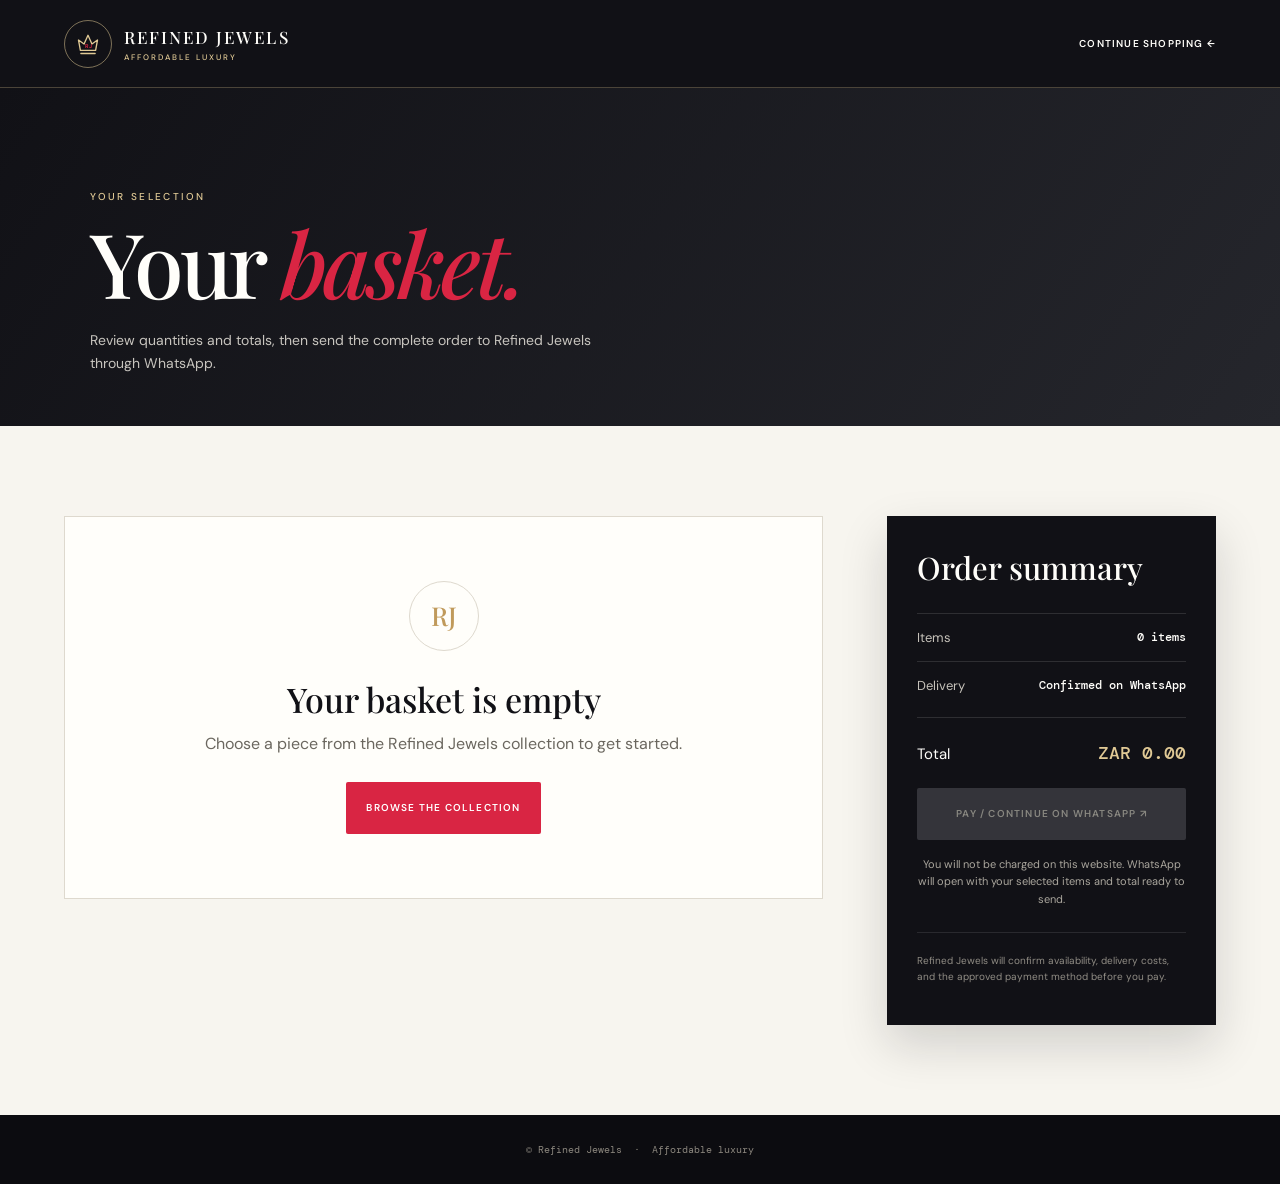
==== basket.html @ 1330e818 "Add shopping basket and WhatsApp checkout" ====
<!doctype html>
<html lang="en">
<head>
  <meta charset="utf-8" />
  <meta name="viewport" content="width=device-width, initial-scale=1" />
  <meta name="theme-color" content="#111116" />
  <meta name="description" content="Review your Refined Jewels basket and send your order through WhatsApp." />
  <title>Your Basket | Refined Jewels</title>
  <style>
    @import url('https://fonts.googleapis.com/css2?family=DM+Mono:wght@400;500&family=DM+Sans:wght@400;500;600&family=Playfair+Display:ital,wght@0,500;0,600;1,500&display=swap');

    :root {
      --ink: #111116;
      --ink-soft: #1c1d23;
      --paper: #f7f5ef;
      --pearl: #fffefa;
      --ruby: #d92543;
      --ruby-dark: #b91d36;
      --gold: #c09a5b;
      --gold-light: #e0c995;
      --line: #ded9ce;
      --muted: #6b675f;
    }

    * { box-sizing: border-box; }
    body { margin: 0; background: var(--paper); color: var(--ink); font-family: 'DM Sans', sans-serif; }
    a, button { -webkit-tap-highlight-color: transparent; }
    :focus-visible { outline: 3px solid var(--gold-light); outline-offset: 3px; }

    .basket-header {
      min-height: 88px;
      padding: 12px clamp(20px, 5vw, 76px);
      display: flex;
      align-items: center;
      justify-content: space-between;
      gap: 24px;
      background: var(--ink);
      border-bottom: 1px solid rgba(224,201,149,.28);
    }

    .brand { display: inline-flex; align-items: center; gap: 12px; color: var(--pearl); text-decoration: none; }
    .brand-mark { width: 48px; height: 48px; display: grid; place-items: center; color: var(--gold-light); border: 1px solid rgba(224,201,149,.52); border-radius: 50%; }
    .brand-mark svg { width: 38px; height: 38px; }
    .brand-mark path { fill: none; stroke: currentColor; stroke-width: 1.7; stroke-linecap: round; stroke-linejoin: round; }
    .brand-mark text { fill: var(--ruby); font: 700 7px 'DM Sans', sans-serif; }
    .brand-copy { display: flex; flex-direction: column; gap: 4px; }
    .brand-copy strong { font: 500 17px 'Playfair Display', serif; letter-spacing: .12em; }
    .brand-copy small { color: var(--gold-light); font: 500 8px 'DM Sans', sans-serif; letter-spacing: .25em; }

    .continue-link { color: var(--pearl); text-decoration: none; font: 600 10px 'DM Sans', sans-serif; letter-spacing: .12em; text-transform: uppercase; }
    .continue-link:hover { color: var(--gold-light); }

    .basket-hero {
      padding: clamp(62px, 8vw, 108px) clamp(20px, 7vw, 104px) 50px;
      background: linear-gradient(125deg, var(--ink), #25262c);
      color: var(--pearl);
    }

    .eyebrow { margin: 0 0 16px; color: var(--gold-light); font: 500 10px 'DM Sans', sans-serif; letter-spacing: .23em; }
    .basket-hero h1 { margin: 0; font: 500 clamp(48px, 7vw, 90px)/.95 'Playfair Display', serif; letter-spacing: -.045em; }
    .basket-hero h1 em { color: var(--ruby); font-weight: inherit; }
    .basket-hero p:last-child { max-width: 540px; margin: 24px 0 0; color: #c8c5bf; font-size: 14px; line-height: 1.7; }

    .basket-layout {
      max-width: 1280px;
      margin: 0 auto;
      padding: clamp(44px, 7vw, 90px) clamp(20px, 5vw, 64px);
      display: grid;
      grid-template-columns: minmax(0, 1.5fr) minmax(310px, .65fr);
      gap: clamp(30px, 5vw, 70px);
      align-items: start;
    }

    .basket-list { display: grid; gap: 16px; }

    .basket-item {
      padding: 16px;
      display: grid;
      grid-template-columns: 132px minmax(0, 1fr) auto;
      gap: 22px;
      align-items: center;
      background: var(--pearl);
      border: 1px solid var(--line);
      box-shadow: 0 13px 34px rgba(17,17,22,.055);
    }

    .basket-item img { width: 132px; height: 132px; object-fit: cover; background: #eee9df; }
    .item-copy h2 { margin: 0 0 10px; font: 500 23px/1.15 'Playfair Display', serif; }
    .unit-price { margin: 0 0 20px; color: var(--ruby-dark); font: 500 11px 'DM Mono', monospace; }

    .quantity-control { display: inline-flex; align-items: center; border: 1px solid var(--line); }
    .quantity-control button { width: 38px; height: 36px; padding: 0; color: var(--ink); background: transparent; border: 0; cursor: pointer; font-size: 20px; }
    .quantity-control button:hover { color: white; background: var(--ruby); }
    .quantity-control output { min-width: 38px; text-align: center; font: 600 12px 'DM Mono', monospace; }

    .item-end { align-self: stretch; display: flex; flex-direction: column; align-items: flex-end; justify-content: space-between; gap: 25px; }
    .line-total { color: var(--ink); font: 600 12px 'DM Mono', monospace; white-space: nowrap; }
    .remove-item { padding: 0; color: var(--muted); background: transparent; border: 0; border-bottom: 1px solid currentColor; cursor: pointer; font: 500 9px 'DM Sans', sans-serif; letter-spacing: .1em; text-transform: uppercase; }
    .remove-item:hover { color: var(--ruby); }

    .empty-basket { padding: 64px 28px; text-align: center; background: var(--pearl); border: 1px solid var(--line); }
    .empty-basket .empty-mark { width: 70px; height: 70px; margin: 0 auto 25px; display: grid; place-items: center; color: var(--gold); border: 1px solid var(--line); border-radius: 50%; font: 500 26px 'Playfair Display', serif; }
    .empty-basket h2 { margin: 0 0 11px; font: 500 34px 'Playfair Display', serif; }
    .empty-basket p { margin: 0 0 28px; color: var(--muted); }

    .summary {
      position: sticky;
      top: 24px;
      padding: 30px;
      background: var(--ink);
      color: var(--pearl);
      box-shadow: 0 20px 45px rgba(17,17,22,.16);
    }

    .summary h2 { margin: 0 0 25px; font: 500 31px 'Playfair Display', serif; }
    .summary-row { padding: 15px 0; display: flex; justify-content: space-between; gap: 20px; border-top: 1px solid rgba(255,255,255,.12); color: #c6c2ba; font-size: 13px; }
    .summary-row strong { color: var(--pearl); font: 500 12px 'DM Mono', monospace; }
    .summary-row.total { margin-top: 8px; padding: 23px 0; align-items: baseline; color: var(--pearl); font-size: 15px; }
    .summary-row.total strong { color: var(--gold-light); font-size: 18px; }

    .checkout-button, .shop-button {
      width: 100%;
      min-height: 52px;
      padding: 15px 20px;
      display: inline-flex;
      justify-content: center;
      align-items: center;
      color: white;
      background: var(--ruby);
      border: 0;
      border-radius: 2px;
      cursor: pointer;
      text-decoration: none;
      font: 600 10px 'DM Sans', sans-serif;
      letter-spacing: .12em;
      text-transform: uppercase;
      transition: background .2s ease, transform .2s ease;
    }

    .checkout-button:hover, .shop-button:hover { background: var(--ruby-dark); transform: translateY(-2px); }
    .checkout-button:disabled { color: #888780; background: #34343a; cursor: not-allowed; transform: none; }
    .shop-button { width: auto; min-width: 190px; }
    .checkout-note { margin: 16px 0 0; color: #aaa69d; font-size: 11px; line-height: 1.6; text-align: center; }
    .secure-note { margin-top: 24px; padding-top: 20px; border-top: 1px solid rgba(255,255,255,.1); color: #918d85; font-size: 10px; line-height: 1.6; }

    footer { padding: 28px; color: #8d887f; background: #0c0c10; text-align: center; font: 400 10px 'DM Mono', monospace; }

    @media (max-width: 820px) {
      .basket-layout { grid-template-columns: 1fr; }
      .summary { position: static; }
    }

    @media (max-width: 580px) {
      .basket-header { min-height: 76px; padding: 10px 16px; }
      .brand-mark { width: 42px; height: 42px; }
      .brand-mark svg { width: 33px; height: 33px; }
      .brand-copy strong { font-size: 13px; }
      .brand-copy small { font-size: 7px; }
      .continue-link span { display: none; }
      .continue-link { font-size: 18px; }
      .basket-hero { padding-left: 20px; padding-right: 20px; }
      .basket-item { grid-template-columns: 92px minmax(0,1fr); gap: 15px; }
      .basket-item img { width: 92px; height: 104px; }
      .item-copy h2 { font-size: 19px; }
      .item-end { grid-column: 1 / -1; flex-direction: row-reverse; align-items: center; }
      .summary { padding: 25px 20px; }
    }
  </style>
</head>
<body>
  <header class="basket-header">
    <a class="brand" href="index.html" aria-label="Refined Jewels home">
      <span class="brand-mark" aria-hidden="true">
        <svg viewBox="0 0 48 48">
          <path d="M12 19l7 5 5-11 5 11 7-5-2.4 13H14.4L12 19Z" />
          <path d="M15 36h18" />
          <text x="24" y="29" text-anchor="middle">RJ</text>
        </svg>
      </span>
      <span class="brand-copy"><strong>REFINED JEWELS</strong><small>AFFORDABLE LUXURY</small></span>
    </a>
    <a class="continue-link" href="index.html#catalog" aria-label="Continue shopping"><span>Continue shopping</span> &larr;</a>
  </header>

  <main>
    <section class="basket-hero" aria-labelledby="basket-title">
      <p class="eyebrow">YOUR SELECTION</p>
      <h1 id="basket-title">Your <em>basket.</em></h1>
      <p>Review quantities and totals, then send the complete order to Refined Jewels through WhatsApp.</p>
    </section>

    <div class="basket-layout">
      <section aria-label="Basket items">
        <div class="basket-list" id="basket-list"></div>
        <div class="empty-basket" id="empty-basket" hidden>
          <div class="empty-mark" aria-hidden="true">RJ</div>
          <h2>Your basket is empty</h2>
          <p>Choose a piece from the Refined Jewels collection to get started.</p>
          <a class="shop-button" href="index.html#catalog">Browse the collection</a>
        </div>
      </section>

      <aside class="summary" aria-labelledby="summary-title">
        <h2 id="summary-title">Order summary</h2>
        <div class="summary-row"><span>Items</span><strong id="item-count">0</strong></div>
        <div class="summary-row"><span>Delivery</span><strong>Confirmed on WhatsApp</strong></div>
        <div class="summary-row total"><span>Total</span><strong id="basket-total">ZAR 0.00</strong></div>
        <button class="checkout-button" id="checkout-button" type="button" disabled>Pay / continue on WhatsApp ↗</button>
        <p class="checkout-note">You will not be charged on this website. WhatsApp will open with your selected items and total ready to send.</p>
        <p class="secure-note">Refined Jewels will confirm availability, delivery costs, and the approved payment method before you pay.</p>
      </aside>
    </div>
  </main>

  <footer>© Refined Jewels &nbsp;·&nbsp; Affordable luxury</footer>

  <script>
    const basketStorageKey = 'refinedJewelsBasket';
    const whatsappNumber = '151810350284989';
    const basketList = document.getElementById('basket-list');
    const emptyBasket = document.getElementById('empty-basket');
    const itemCount = document.getElementById('item-count');
    const basketTotal = document.getElementById('basket-total');
    const checkoutButton = document.getElementById('checkout-button');

    const formatPrice = (value) => `ZAR ${Number(value).toFixed(2)}`;

    const readBasket = () => {
      try {
        const saved = JSON.parse(localStorage.getItem(basketStorageKey) || '[]');
        return Array.isArray(saved) ? saved : [];
      } catch {
        return [];
      }
    };

    const writeBasket = (basket) => {
      localStorage.setItem(basketStorageKey, JSON.stringify(basket));
      renderBasket();
    };

    const makeButton = (label, className, onClick) => {
      const button = document.createElement('button');
      button.type = 'button';
      button.className = className;
      button.textContent = label;
      button.setAttribute('aria-label', label);
      button.addEventListener('click', onClick);
      return button;
    };

    const changeQuantity = (id, difference) => {
      const basket = readBasket();
      const item = basket.find((entry) => entry.id === id);
      if (!item) return;
      item.quantity = Math.max(0, Number(item.quantity) + difference);
      writeBasket(basket.filter((entry) => entry.quantity > 0));
    };

    const removeItem = (id) => {
      writeBasket(readBasket().filter((item) => item.id !== id));
    };

    const renderBasket = () => {
      const basket = readBasket().filter((item) => item && item.id && Number(item.quantity) > 0);
      basketList.replaceChildren();

      basket.forEach((item) => {
        const article = document.createElement('article');
        article.className = 'basket-item';

        const image = document.createElement('img');
        image.src = item.image;
        image.alt = item.title;

        const copy = document.createElement('div');
        copy.className = 'item-copy';
        const heading = document.createElement('h2');
        heading.textContent = item.title;
        const price = document.createElement('p');
        price.className = 'unit-price';
        price.textContent = `${formatPrice(item.price)} each`;

        const quantity = document.createElement('div');
        quantity.className = 'quantity-control';
        quantity.setAttribute('aria-label', `Quantity for ${item.title}`);
        const decrease = makeButton('−', '', () => changeQuantity(item.id, -1));
        decrease.setAttribute('aria-label', `Decrease ${item.title} quantity`);
        const quantityOutput = document.createElement('output');
        quantityOutput.value = String(item.quantity);
        quantityOutput.textContent = String(item.quantity);
        quantityOutput.setAttribute('aria-label', `Quantity ${item.quantity}`);
        const increase = makeButton('+', '', () => changeQuantity(item.id, 1));
        increase.setAttribute('aria-label', `Increase ${item.title} quantity`);
        quantity.append(decrease, quantityOutput, increase);
        copy.append(heading, price, quantity);

        const itemEnd = document.createElement('div');
        itemEnd.className = 'item-end';
        const lineTotal = document.createElement('strong');
        lineTotal.className = 'line-total';
        lineTotal.textContent = formatPrice(Number(item.price) * Number(item.quantity));
        const remove = makeButton('Remove', 'remove-item', () => removeItem(item.id));
        remove.setAttribute('aria-label', `Remove ${item.title} from basket`);
        itemEnd.append(lineTotal, remove);

        article.append(image, copy, itemEnd);
        basketList.appendChild(article);
      });

      const quantity = basket.reduce((sum, item) => sum + Number(item.quantity), 0);
      const total = basket.reduce((sum, item) => sum + Number(item.price) * Number(item.quantity), 0);
      itemCount.textContent = `${quantity} item${quantity === 1 ? '' : 's'}`;
      basketTotal.textContent = formatPrice(total);
      emptyBasket.hidden = basket.length > 0;
      basketList.hidden = basket.length === 0;
      checkoutButton.disabled = basket.length === 0;
    };

    checkoutButton.addEventListener('click', () => {
      const basket = readBasket().filter((item) => Number(item.quantity) > 0);
      if (!basket.length) return;

      const lines = basket.map((item, index) => {
        const lineTotal = Number(item.price) * Number(item.quantity);
        return `${index + 1}. ${item.title} × ${item.quantity} — ${formatPrice(lineTotal)}`;
      });
      const total = basket.reduce((sum, item) => sum + Number(item.price) * Number(item.quantity), 0);
      const message = [
        'Hello Refined Jewels, I would like to order:',
        '',
        ...lines,
        '',
        `Order total: ${formatPrice(total)}`,
        '',
        'Please confirm availability, delivery costs, and payment details.'
      ].join('\n');

      window.location.href = `https://wa.me/${whatsappNumber}?text=${encodeURIComponent(message)}`;
    });

    renderBasket();
    window.addEventListener('storage', renderBasket);
  </script>
</body>
</html>
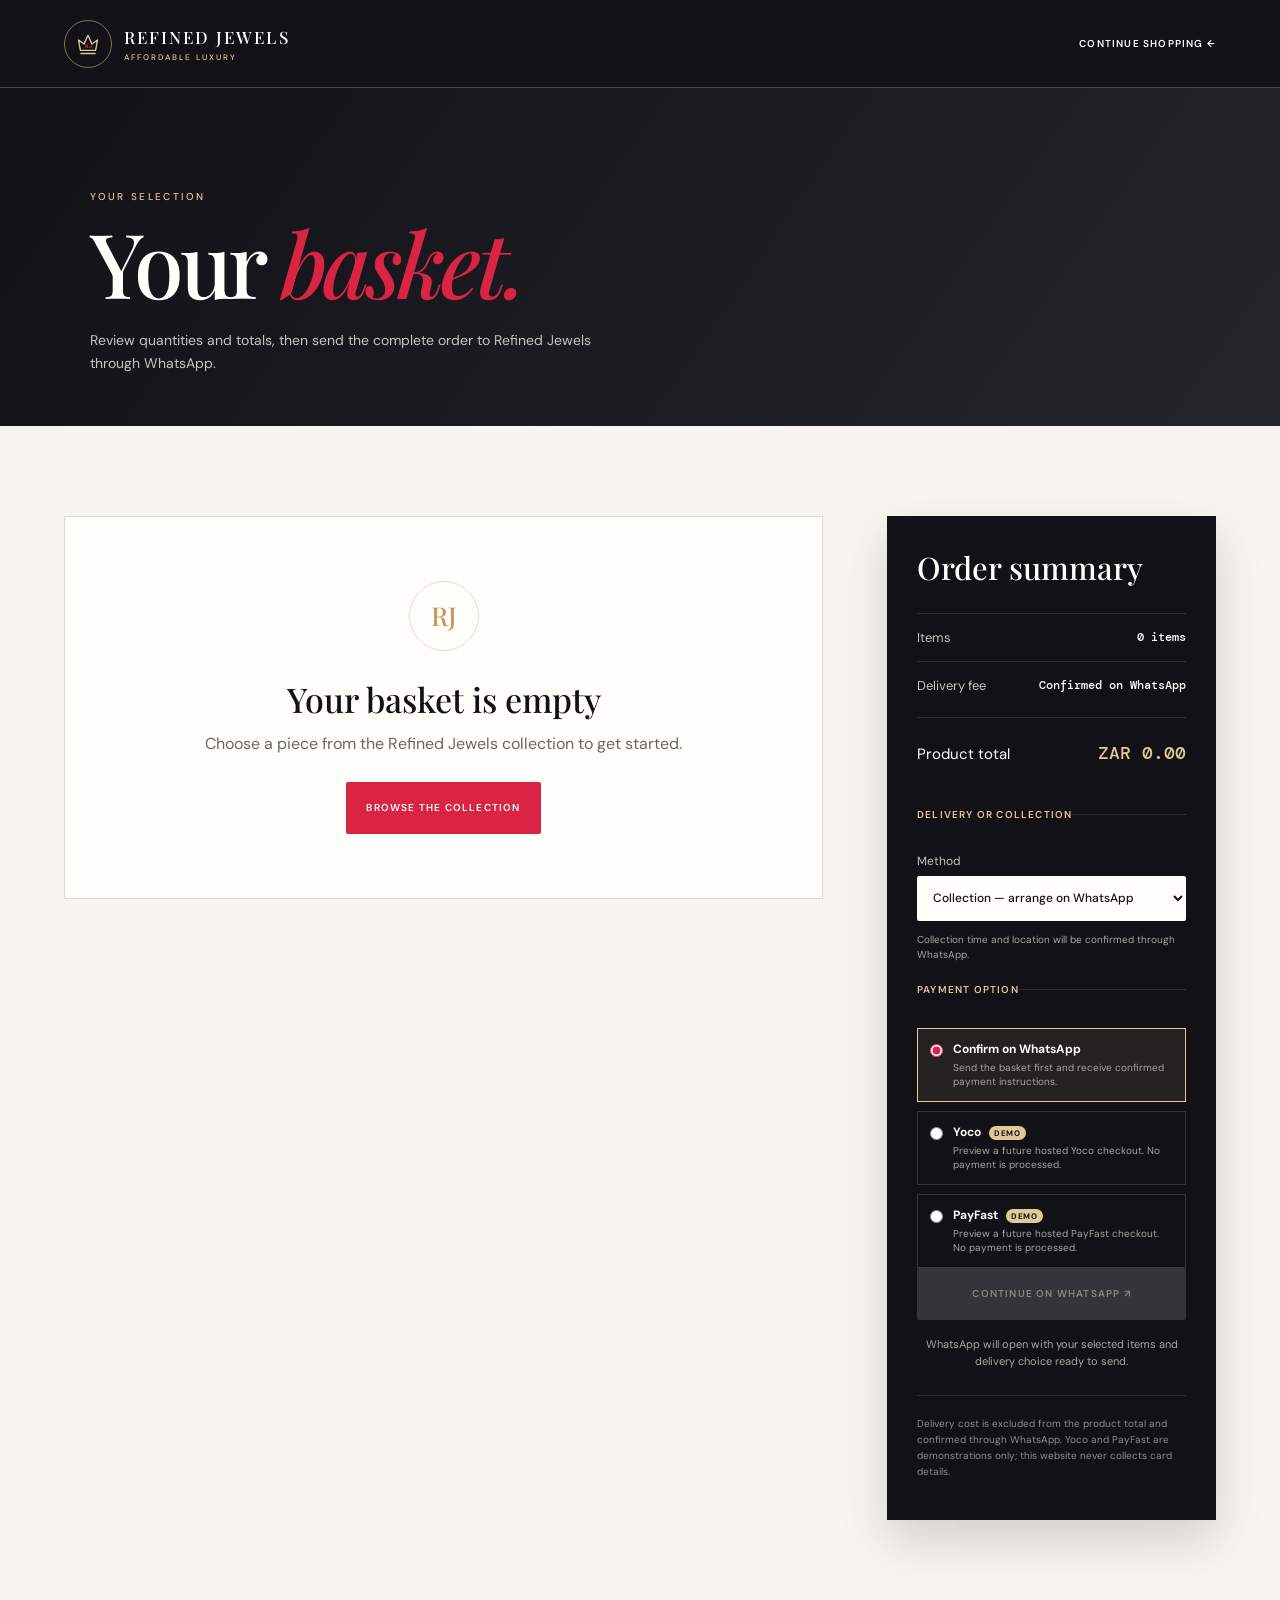
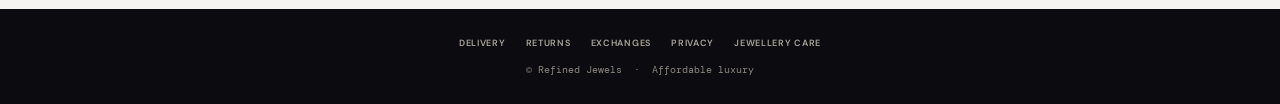
==== commit bb42286f: "Add checkout, catalogue filters, and customer policies" ====
--- a/basket.html
+++ b/basket.html
@@ -4,7 +4,9 @@
   <meta charset="utf-8" />
   <meta name="viewport" content="width=device-width, initial-scale=1" />
   <meta name="theme-color" content="#111116" />
-  <meta name="description" content="Review your Refined Jewels basket and send your order through WhatsApp." />
+  <meta name="description" content="Review your Refined Jewels basket, choose delivery or collection, and continue securely through WhatsApp, Yoco or PayFast." />
+  <meta name="robots" content="noindex, follow" />
+  <link rel="icon" href="assets/favicon.svg" type="image/svg+xml" />
   <title>Your Basket | Refined Jewels</title>
   <style>
     @import url('https://fonts.googleapis.com/css2?family=DM+Mono:wght@400;500&family=DM+Sans:wght@400;500;600&family=Playfair+Display:ital,wght@0,500;0,600;1,500&display=swap');
@@ -86,6 +88,7 @@
 
     .basket-item img { width: 132px; height: 132px; object-fit: cover; background: #eee9df; }
     .item-copy h2 { margin: 0 0 10px; font: 500 23px/1.15 'Playfair Display', serif; }
+    .item-option { margin: -3px 0 10px; color: var(--muted); font-size: 12px; }
     .unit-price { margin: 0 0 20px; color: var(--ruby-dark); font: 500 11px 'DM Mono', monospace; }
 
     .quantity-control { display: inline-flex; align-items: center; border: 1px solid var(--line); }
@@ -117,6 +120,19 @@
     .summary-row strong { color: var(--pearl); font: 500 12px 'DM Mono', monospace; }
     .summary-row.total { margin-top: 8px; padding: 23px 0; align-items: baseline; color: var(--pearl); font-size: 15px; }
     .summary-row.total strong { color: var(--gold-light); font-size: 18px; }
+
+    .checkout-fieldset { margin: 20px 0 0; padding: 18px 0 0; border: 0; border-top: 1px solid rgba(255,255,255,.12); }
+    .checkout-fieldset legend { padding: 0; color: var(--gold-light); font: 600 10px 'DM Sans', sans-serif; letter-spacing: .12em; text-transform: uppercase; }
+    .field-label { display: block; margin: 14px 0 7px; color: #c6c2ba; font-size: 12px; }
+    .checkout-fieldset select { width: 100%; min-height: 45px; padding: 10px 34px 10px 12px; color: var(--ink); background: var(--pearl); border: 0; border-radius: 2px; font: 500 12px 'DM Sans', sans-serif; }
+    .delivery-help { margin: 11px 0 0; color: #aaa69d; font-size: 10px; line-height: 1.55; }
+    .payment-options { display: grid; gap: 9px; margin-top: 14px; }
+    .payment-option { padding: 12px; display: grid; grid-template-columns: auto 1fr; gap: 10px; align-items: start; border: 1px solid rgba(255,255,255,.16); cursor: pointer; }
+    .payment-option:has(input:checked) { border-color: var(--gold-light); background: rgba(224,201,149,.09); }
+    .payment-option input { margin: 3px 0 0; accent-color: var(--ruby); }
+    .payment-option strong { display: block; color: var(--pearl); font-size: 12px; }
+    .payment-option small { display: block; margin-top: 4px; color: #aaa69d; font-size: 10px; line-height: 1.4; }
+    .demo-badge { margin-left: 5px; padding: 2px 5px; color: var(--ink); background: var(--gold-light); border-radius: 999px; font-size: 8px; letter-spacing: .08em; text-transform: uppercase; }
 
     .checkout-button, .shop-button {
       width: 100%;
@@ -144,6 +160,9 @@
     .secure-note { margin-top: 24px; padding-top: 20px; border-top: 1px solid rgba(255,255,255,.1); color: #918d85; font-size: 10px; line-height: 1.6; }
 
     footer { padding: 28px; color: #8d887f; background: #0c0c10; text-align: center; font: 400 10px 'DM Mono', monospace; }
+    .footer-policy-links { margin-bottom: 14px; display: flex; flex-wrap: wrap; justify-content: center; gap: 10px 20px; }
+    .footer-policy-links a { color: #aaa59b; text-decoration: none; font: 600 9px 'DM Sans', sans-serif; letter-spacing: .08em; text-transform: uppercase; }
+    .footer-policy-links a:hover { color: var(--gold-light); }
 
     @media (max-width: 820px) {
       .basket-layout { grid-template-columns: 1fr; }
@@ -203,25 +222,67 @@
       <aside class="summary" aria-labelledby="summary-title">
         <h2 id="summary-title">Order summary</h2>
         <div class="summary-row"><span>Items</span><strong id="item-count">0</strong></div>
-        <div class="summary-row"><span>Delivery</span><strong>Confirmed on WhatsApp</strong></div>
-        <div class="summary-row total"><span>Total</span><strong id="basket-total">ZAR 0.00</strong></div>
-        <button class="checkout-button" id="checkout-button" type="button" disabled>Pay / continue on WhatsApp ↗</button>
-        <p class="checkout-note">You will not be charged on this website. WhatsApp will open with your selected items and total ready to send.</p>
-        <p class="secure-note">Refined Jewels will confirm availability, delivery costs, and the approved payment method before you pay.</p>
+        <div class="summary-row"><span>Delivery fee</span><strong>Confirmed on WhatsApp</strong></div>
+        <div class="summary-row total"><span>Product total</span><strong id="basket-total">ZAR 0.00</strong></div>
+
+        <fieldset class="checkout-fieldset">
+          <legend>Delivery or collection</legend>
+          <label class="field-label" for="delivery-method">Method</label>
+          <select id="delivery-method">
+            <option value="collection">Collection — arrange on WhatsApp</option>
+            <option value="local">Local delivery — estimated 1–3 business days</option>
+            <option value="courier">Nationwide courier — estimated 3–7 business days</option>
+          </select>
+          <div id="delivery-area-wrap">
+            <label class="field-label" for="delivery-area">Delivery area</label>
+            <select id="delivery-area">
+              <option value="Gauteng">Gauteng</option>
+              <option value="Eastern Cape">Eastern Cape</option>
+              <option value="Free State">Free State</option>
+              <option value="KwaZulu-Natal">KwaZulu-Natal</option>
+              <option value="Limpopo">Limpopo</option>
+              <option value="Mpumalanga">Mpumalanga</option>
+              <option value="North West">North West</option>
+              <option value="Northern Cape">Northern Cape</option>
+              <option value="Western Cape">Western Cape</option>
+            </select>
+          </div>
+          <p class="delivery-help" id="delivery-help">Collection time and location will be confirmed through WhatsApp.</p>
+        </fieldset>
+
+        <fieldset class="checkout-fieldset">
+          <legend>Payment option</legend>
+          <div class="payment-options">
+            <label class="payment-option"><input type="radio" name="payment-method" value="whatsapp" checked /><span><strong>Confirm on WhatsApp</strong><small>Send the basket first and receive confirmed payment instructions.</small></span></label>
+            <label class="payment-option"><input type="radio" name="payment-method" value="yoco" /><span><strong>Yoco <span class="demo-badge">Demo</span></strong><small>Preview a future hosted Yoco checkout. No payment is processed.</small></span></label>
+            <label class="payment-option"><input type="radio" name="payment-method" value="payfast" /><span><strong>PayFast <span class="demo-badge">Demo</span></strong><small>Preview a future hosted PayFast checkout. No payment is processed.</small></span></label>
+          </div>
+        </fieldset>
+
+        <button class="checkout-button" id="checkout-button" type="button" disabled>Continue on WhatsApp ↗</button>
+        <p class="checkout-note" id="checkout-note">WhatsApp will open with your selected items and delivery choice ready to send.</p>
+        <p class="secure-note">Delivery cost is excluded from the product total and confirmed through WhatsApp. Yoco and PayFast are demonstrations only; this website never collects card details.</p>
       </aside>
     </div>
   </main>
 
-  <footer>© Refined Jewels &nbsp;·&nbsp; Affordable luxury</footer>
+  <footer><nav class="footer-policy-links" aria-label="Policies"><a href="delivery.html">Delivery</a><a href="returns.html">Returns</a><a href="exchanges.html">Exchanges</a><a href="privacy.html">Privacy</a><a href="jewellery-care.html">Jewellery care</a></nav><span>© Refined Jewels &nbsp;·&nbsp; Affordable luxury</span></footer>
 
   <script>
     const basketStorageKey = 'refinedJewelsBasket';
+    const checkoutStorageKey = 'refinedJewelsCheckout';
     const whatsappNumber = '151810350284989';
     const basketList = document.getElementById('basket-list');
     const emptyBasket = document.getElementById('empty-basket');
     const itemCount = document.getElementById('item-count');
     const basketTotal = document.getElementById('basket-total');
     const checkoutButton = document.getElementById('checkout-button');
+    const checkoutNote = document.getElementById('checkout-note');
+    const deliveryMethod = document.getElementById('delivery-method');
+    const deliveryArea = document.getElementById('delivery-area');
+    const deliveryAreaWrap = document.getElementById('delivery-area-wrap');
+    const deliveryHelp = document.getElementById('delivery-help');
+    const paymentMethods = [...document.querySelectorAll('input[name="payment-method"]')];
 
     const formatPrice = (value) => `ZAR ${Number(value).toFixed(2)}`;
 
@@ -237,6 +298,48 @@
     const writeBasket = (basket) => {
       localStorage.setItem(basketStorageKey, JSON.stringify(basket));
       renderBasket();
+    };
+
+    const selectedPaymentMethod = () => paymentMethods.find((input) => input.checked)?.value || 'whatsapp';
+
+    const deliveryDetails = () => {
+      const method = deliveryMethod.value;
+      const labels = {
+        collection: 'Collection — arrange on WhatsApp',
+        local: `Local delivery to ${deliveryArea.value} — estimated 1–3 business days`,
+        courier: `Nationwide courier to ${deliveryArea.value} — estimated 3–7 business days`
+      };
+      return { method, area: method === 'collection' ? '' : deliveryArea.value, label: labels[method] };
+    };
+
+    const saveCheckoutPreferences = () => {
+      const delivery = deliveryDetails();
+      const preferences = { ...delivery, paymentProvider: selectedPaymentMethod() };
+      localStorage.setItem(checkoutStorageKey, JSON.stringify(preferences));
+      return preferences;
+    };
+
+    const updateCheckoutControls = () => {
+      const isCollection = deliveryMethod.value === 'collection';
+      deliveryAreaWrap.hidden = isCollection;
+      deliveryHelp.textContent = isCollection
+        ? 'Collection time and location will be confirmed through WhatsApp.'
+        : 'Delivery is available across South Africa. The delivery fee is confirmed through WhatsApp before payment.';
+
+      const provider = selectedPaymentMethod();
+      const labels = {
+        whatsapp: 'Continue on WhatsApp ↗',
+        yoco: 'Preview Yoco demo →',
+        payfast: 'Preview PayFast demo →'
+      };
+      const notes = {
+        whatsapp: 'WhatsApp will open with your selected items and delivery choice ready to send.',
+        yoco: 'This opens a local Yoco demonstration. No payment or card details are collected.',
+        payfast: 'This opens a local PayFast demonstration. No payment or card details are collected.'
+      };
+      checkoutButton.textContent = labels[provider];
+      checkoutNote.textContent = notes[provider];
+      saveCheckoutPreferences();
     };
 
     const makeButton = (label, className, onClick) => {
@@ -280,6 +383,11 @@
         const price = document.createElement('p');
         price.className = 'unit-price';
         price.textContent = `${formatPrice(item.price)} each`;
+
+        const option = document.createElement('p');
+        option.className = 'item-option';
+        option.textContent = item.optionValue ? `${item.optionLabel || 'Option'}: ${item.optionValue}` : '';
+        option.hidden = !item.optionValue;
 
         const quantity = document.createElement('div');
         quantity.className = 'quantity-control';
@@ -293,7 +401,7 @@
         const increase = makeButton('+', '', () => changeQuantity(item.id, 1));
         increase.setAttribute('aria-label', `Increase ${item.title} quantity`);
         quantity.append(decrease, quantityOutput, increase);
-        copy.append(heading, price, quantity);
+        copy.append(heading, option, price, quantity);
 
         const itemEnd = document.createElement('div');
         itemEnd.className = 'item-end';
@@ -321,9 +429,16 @@
       const basket = readBasket().filter((item) => Number(item.quantity) > 0);
       if (!basket.length) return;
 
+      const preferences = saveCheckoutPreferences();
+      if (preferences.paymentProvider === 'yoco' || preferences.paymentProvider === 'payfast') {
+        window.location.href = `payment-demo.html?provider=${preferences.paymentProvider}`;
+        return;
+      }
+
       const lines = basket.map((item, index) => {
         const lineTotal = Number(item.price) * Number(item.quantity);
-        return `${index + 1}. ${item.title} × ${item.quantity} — ${formatPrice(lineTotal)}`;
+        const selectedOption = item.optionValue ? ` (${item.optionLabel || 'Option'}: ${item.optionValue})` : '';
+        return `${index + 1}. ${item.title}${selectedOption} × ${item.quantity} — ${formatPrice(lineTotal)}`;
       });
       const total = basket.reduce((sum, item) => sum + Number(item.price) * Number(item.quantity), 0);
       const message = [
@@ -331,7 +446,8 @@
         '',
         ...lines,
         '',
-        `Order total: ${formatPrice(total)}`,
+        `Product total: ${formatPrice(total)}`,
+        `Delivery choice: ${preferences.label}`,
         '',
         'Please confirm availability, delivery costs, and payment details.'
       ].join('\n');
@@ -339,6 +455,10 @@
       window.location.href = `https://wa.me/${whatsappNumber}?text=${encodeURIComponent(message)}`;
     });
 
+    deliveryMethod.addEventListener('change', updateCheckoutControls);
+    deliveryArea.addEventListener('change', updateCheckoutControls);
+    paymentMethods.forEach((input) => input.addEventListener('change', updateCheckoutControls));
+    updateCheckoutControls();
     renderBasket();
     window.addEventListener('storage', renderBasket);
   </script>
